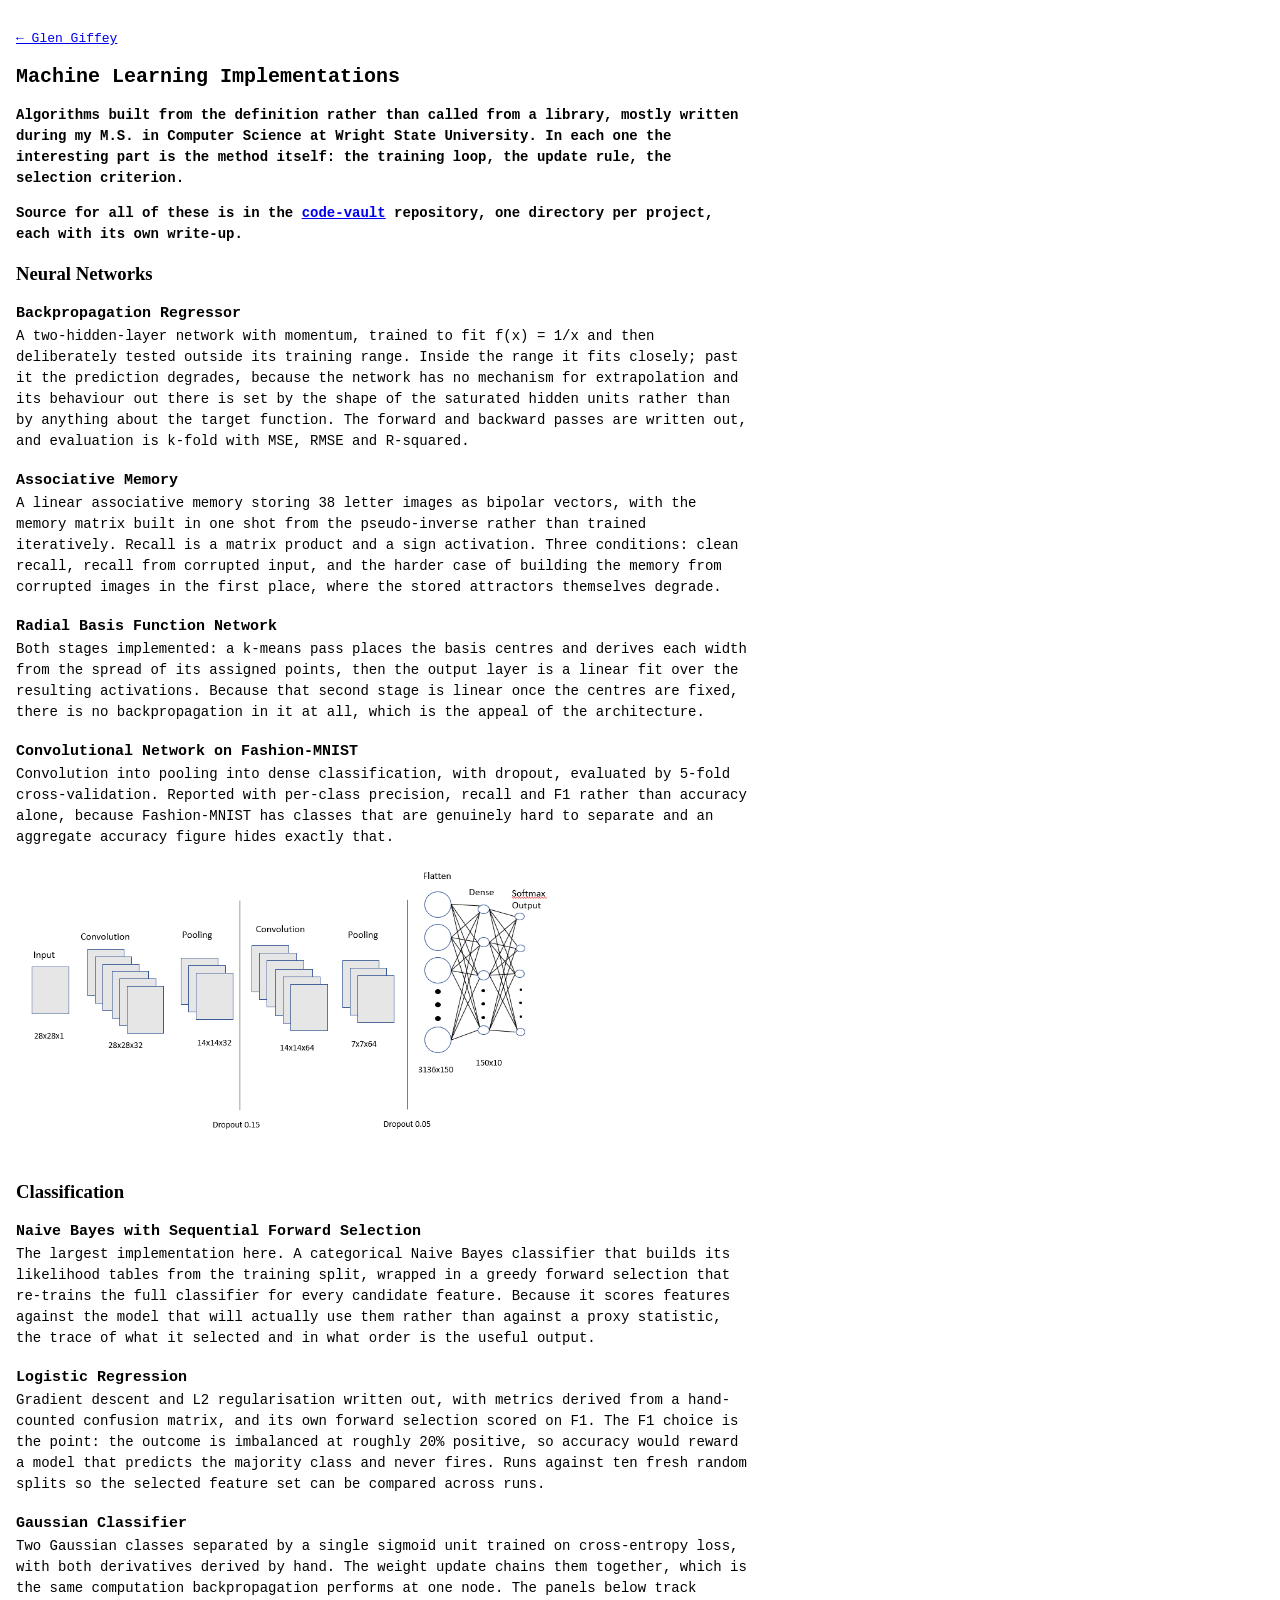
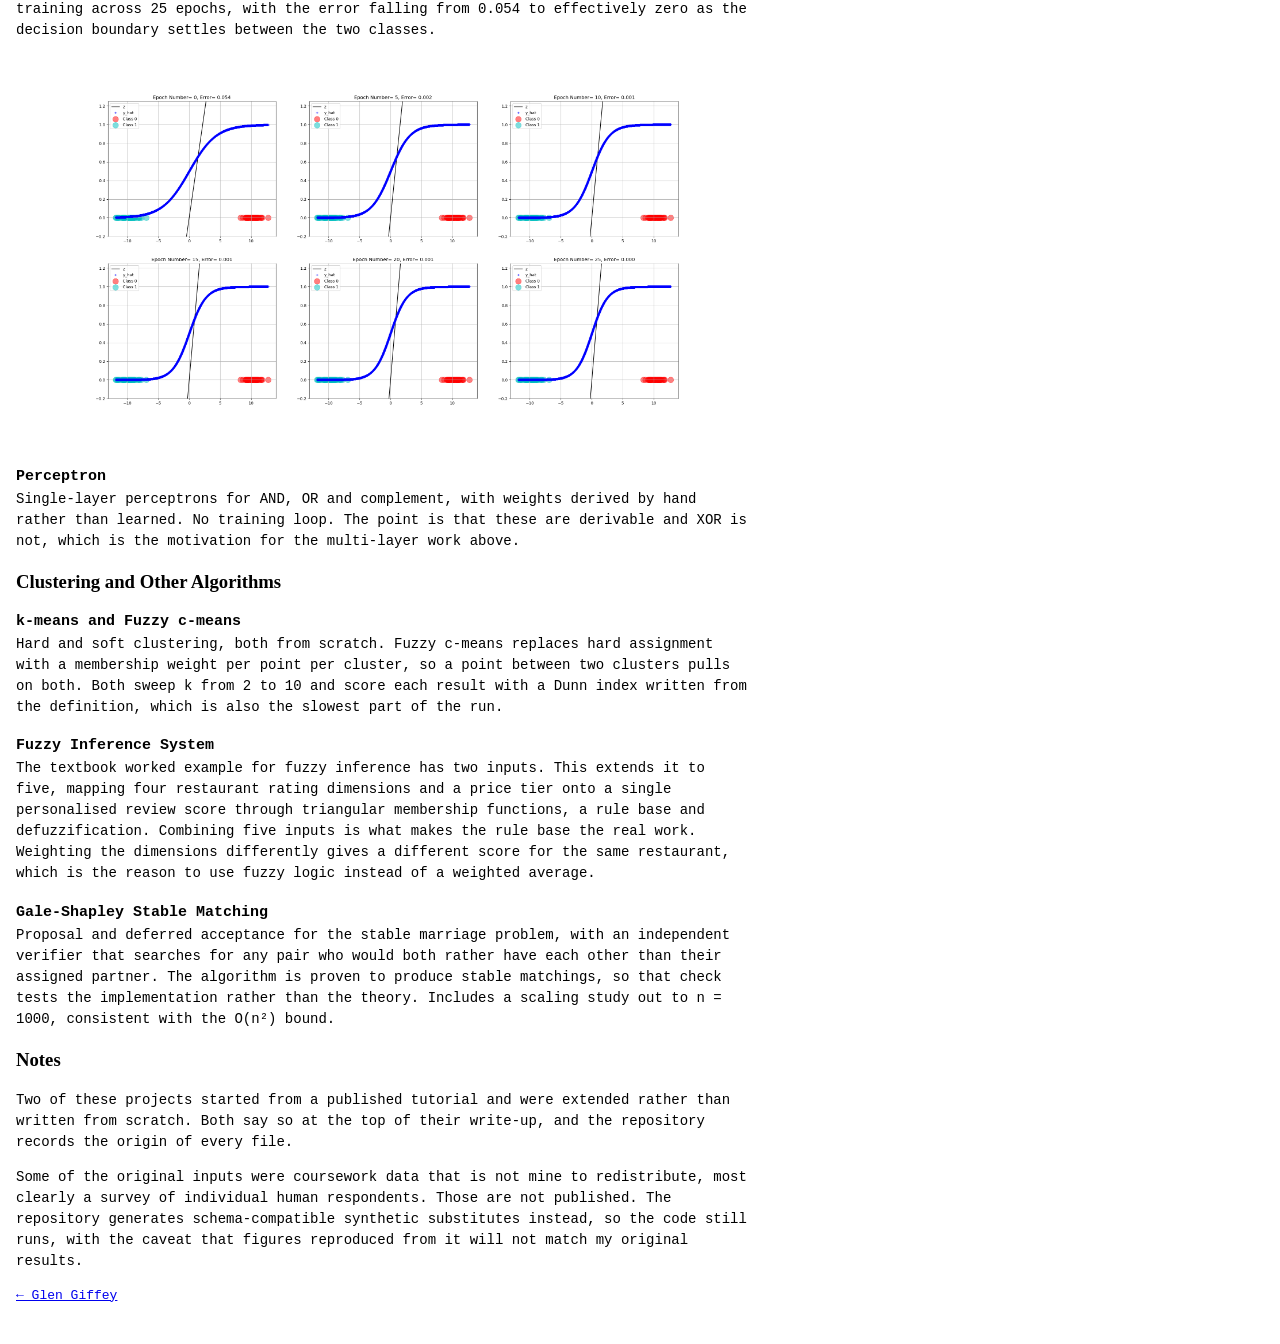
==== projects.html @ 39d3d4a4 "Add a page for the machine learning implementations Eleven algorithms written from scratch during th" ====
<!DOCTYPE html>
<html lang="en">
  <head>
    <meta charset="UTF-8">
    <meta name="viewport" content="width=device-width, initial-scale=1">
    <link rel="stylesheet" type="text/css" href="index.css">
    <title>Machine Learning Implementations &mdash; Glen Giffey</title>
    <link rel="icon" href="data:,">
  </head>

<body>
  <div class="layout">
    <div class="content projects">
      <p class="backlink"><a href="index.html">&larr; Glen Giffey</a></p>

      <h2>Machine Learning Implementations</h2>

      <p class="intro">Algorithms built from the definition rather than called
      from a library, mostly written during my M.S. in Computer Science at
      Wright State University. In each one the interesting part is the method
      itself: the training loop, the update rule, the selection criterion.</p>

      <p class="intro">Source for all of these is in the
      <a href="https://github.com/glengiffey/code-vault">code-vault</a>
      repository, one directory per project, each with its own write-up.</p>

      <h3>Neural Networks</h3>

      <h4>Backpropagation Regressor</h4>
      <p>A two-hidden-layer network with momentum, trained to fit
      <code>f(x) = 1/x</code> and then deliberately tested outside its training
      range. Inside the range it fits closely; past it the prediction degrades,
      because the network has no mechanism for extrapolation and its behaviour
      out there is set by the shape of the saturated hidden units rather than by
      anything about the target function. The forward and backward passes are
      written out, and evaluation is k-fold with MSE, RMSE and R-squared.</p>

      <h4>Associative Memory</h4>
      <p>A linear associative memory storing 38 letter images as bipolar
      vectors, with the memory matrix built in one shot from the pseudo-inverse
      rather than trained iteratively. Recall is a matrix product and a sign
      activation. Three conditions: clean recall, recall from corrupted input,
      and the harder case of building the memory from corrupted images in the
      first place, where the stored attractors themselves degrade.</p>

      <h4>Radial Basis Function Network</h4>
      <p>Both stages implemented: a k-means pass places the basis centres and
      derives each width from the spread of its assigned points, then the output
      layer is a linear fit over the resulting activations. Because that second
      stage is linear once the centres are fixed, there is no backpropagation in
      it at all, which is the appeal of the architecture.</p>

      <h4>Convolutional Network on Fashion-MNIST</h4>
      <p>Convolution into pooling into dense classification, with dropout,
      evaluated by 5-fold cross-validation. Reported with per-class precision,
      recall and F1 rather than accuracy alone, because Fashion-MNIST has
      classes that are genuinely hard to separate and an aggregate accuracy
      figure hides exactly that.</p>
      <p><a href="image/cnn-network-diagram.png"><img class="figure"
      src="image/cnn-network-diagram.png"
      alt="Network architecture: a 28x28x1 input through convolution to 28x28x32, pooling to 14x14x32, dropout 0.15, a second convolution to 14x14x64, pooling to 7x7x64, dropout 0.05, then flatten 3136x150 into a 150x10 dense layer and a softmax output"></a></p>

      <h3>Classification</h3>

      <h4>Naive Bayes with Sequential Forward Selection</h4>
      <p>The largest implementation here. A categorical Naive Bayes classifier
      that builds its likelihood tables from the training split, wrapped in a
      greedy forward selection that re-trains the full classifier for every
      candidate feature. Because it scores features against the model that will
      actually use them rather than against a proxy statistic, the trace of what
      it selected and in what order is the useful output.</p>

      <h4>Logistic Regression</h4>
      <p>Gradient descent and L2 regularisation written out, with metrics
      derived from a hand-counted confusion matrix, and its own forward
      selection scored on F1. The F1 choice is the point: the outcome is
      imbalanced at roughly 20% positive, so accuracy would reward a model that
      predicts the majority class and never fires. Runs against ten fresh random
      splits so the selected feature set can be compared across runs.</p>

      <h4>Gaussian Classifier</h4>
      <p>Two Gaussian classes separated by a single sigmoid unit trained on
      cross-entropy loss, with both derivatives derived by hand. The weight
      update chains them together, which is the same computation
      backpropagation performs at one node. The panels below track training
      across 25 epochs, with the error falling from 0.054 to effectively zero as
      the decision boundary settles between the two classes.</p>
      <p><a href="image/gaussian-classifier-training.png"><img class="figure wide"
      src="image/gaussian-classifier-training.png"
      alt="Six panels showing training at epochs 0, 5, 10, 15, 20 and 25. The two classes sit near x = -10 and x = +10, the fitted sigmoid transitions between them, and the reported error falls from 0.054 to 0.000"></a></p>

      <h4>Perceptron</h4>
      <p>Single-layer perceptrons for AND, OR and complement, with weights
      derived by hand rather than learned. No training loop. The point is that
      these are derivable and XOR is not, which is the motivation for the
      multi-layer work above.</p>

      <h3>Clustering and Other Algorithms</h3>

      <h4>k-means and Fuzzy c-means</h4>
      <p>Hard and soft clustering, both from scratch. Fuzzy c-means replaces
      hard assignment with a membership weight per point per cluster, so a point
      between two clusters pulls on both. Both sweep k from 2 to 10 and score
      each result with a Dunn index written from the definition, which is also
      the slowest part of the run.</p>

      <h4>Fuzzy Inference System</h4>
      <p>The textbook worked example for fuzzy inference has two inputs. This
      extends it to five, mapping four restaurant rating dimensions and a price
      tier onto a single personalised review score through triangular membership
      functions, a rule base and defuzzification. Combining five inputs is what
      makes the rule base the real work. Weighting the dimensions differently
      gives a different score for the same restaurant, which is the reason to
      use fuzzy logic instead of a weighted average.</p>

      <h4>Gale-Shapley Stable Matching</h4>
      <p>Proposal and deferred acceptance for the stable marriage problem, with
      an independent verifier that searches for any pair who would both rather
      have each other than their assigned partner. The algorithm is proven to
      produce stable matchings, so that check tests the implementation rather
      than the theory. Includes a scaling study out to n = 1000, consistent with
      the O(n&sup2;) bound.</p>

      <h3>Notes</h3>
      <p>Two of these projects started from a published tutorial and were
      extended rather than written from scratch. Both say so at the top of their
      write-up, and the repository records the origin of every file.</p>

      <p>Some of the original inputs were coursework data that is not mine to
      redistribute, most clearly a survey of individual human respondents. Those
      are not published. The repository generates schema-compatible synthetic
      substitutes instead, so the code still runs, with the caveat that figures
      reproduced from it will not match my original results.</p>

      <p class="backlink"><a href="index.html">&larr; Glen Giffey</a></p>
    </div>
  </div>
</body>
</html>
---- index.css ----
body {
  margin: 1rem;
}

/* Stacked by default. The photo caps at 400px but scales down rather than
   pushing the page wider than the viewport. */
.profile img {
  width     : 100%;
  max-width : 400px;
  height    : auto;
}
/* Cap the measure so the prose stays readable on a wide monitor. Wide enough
   that the <pre> blocks below, the widest of which is about 564px, still fit
   without scrolling. */
.content {
  max-width: 46rem;
}

/* Two columns only once the text column still clears the widest <pre>, which
   measures about 564px, beside the 400px photo and the 2rem gap. Letting
   flex-wrap pick the breakpoint instead gave the photo its full width first
   and collapsed the text to 336px between 800 and 1039px, clipping content at
   widths where a single column had rendered it in full. */
@media (min-width: 1100px) {
  .layout {
    display    : flex;
    gap        : 2rem;
    align-items: flex-start;
  }
  .profile {
    flex: 0 0 400px;
  }
  /* min-width:0 lets the <pre> blocks shrink inside the flex item instead of
     forcing the whole page wider than the viewport. */
  .content {
    flex     : 1 1 auto;
    min-width: 0;
  }
}

h2 {
	font-family : monospace;
	font-weight : bold;
	font-size   : 20px;
}
p.intro {
	font-family : monospace;
	font-weight : bold;
	font-size   : 14px;
}
/* These keep their column alignment, so scroll them rather than wrap them.
   A shadow marks whichever edge still has content behind it, and clears once
   you reach that end. The platform scrollbar cannot do this job: it is an
   overlay that paints nothing until you are already scrolling, so clipped
   content reads as missing content. The gradients pinned "local" scroll with
   the text and uncover the "scroll" shadows underneath only when there is
   something to reach. */
pre {
  overflow-x: auto;
  background:
    linear-gradient(to right, #fff 30%, rgba(255, 255, 255, 0)) left   / 40px 100% no-repeat local,
    linear-gradient(to left,  #fff 30%, rgba(255, 255, 255, 0)) right  / 40px 100% no-repeat local,
    radial-gradient(farthest-side at   0 50%, rgba(0, 0, 0, .25), rgba(0, 0, 0, 0)) left  / 14px 100% no-repeat scroll,
    radial-gradient(farthest-side at 100% 50%, rgba(0, 0, 0, .25), rgba(0, 0, 0, 0)) right / 14px 100% no-repeat scroll;
}

/* projects.html carries far longer prose than the landing page, so the bold
   p.intro treatment would be heavy spread across a whole page. Same monospace
   family, normal weight, more line height. font-weight is deliberately absent
   here so the two p.intro leads on that page keep their bold. */
.projects p {
  font-family: monospace;
  font-size  : 14px;
  line-height: 1.5;
}
.projects h4 {
  font-family  : monospace;
  font-size    : 15px;
  margin-bottom: 0.25rem;
}
/* The description belongs to the heading above it, so close that gap. */
.projects h4 + p {
  margin-top: 0;
}
.projects .backlink {
  font-size: 13px;
}
/* Figures scale down rather than pushing the page wider than the viewport.
   Both link through to the full-resolution file, which is where the detail
   actually is. .wide marks a figure that is illegible at the narrower cap. */
.projects img.figure {
  width    : 100%;
  height   : auto;
  max-width: 560px;
}
.projects img.figure.wide {
  max-width: 100%;
}
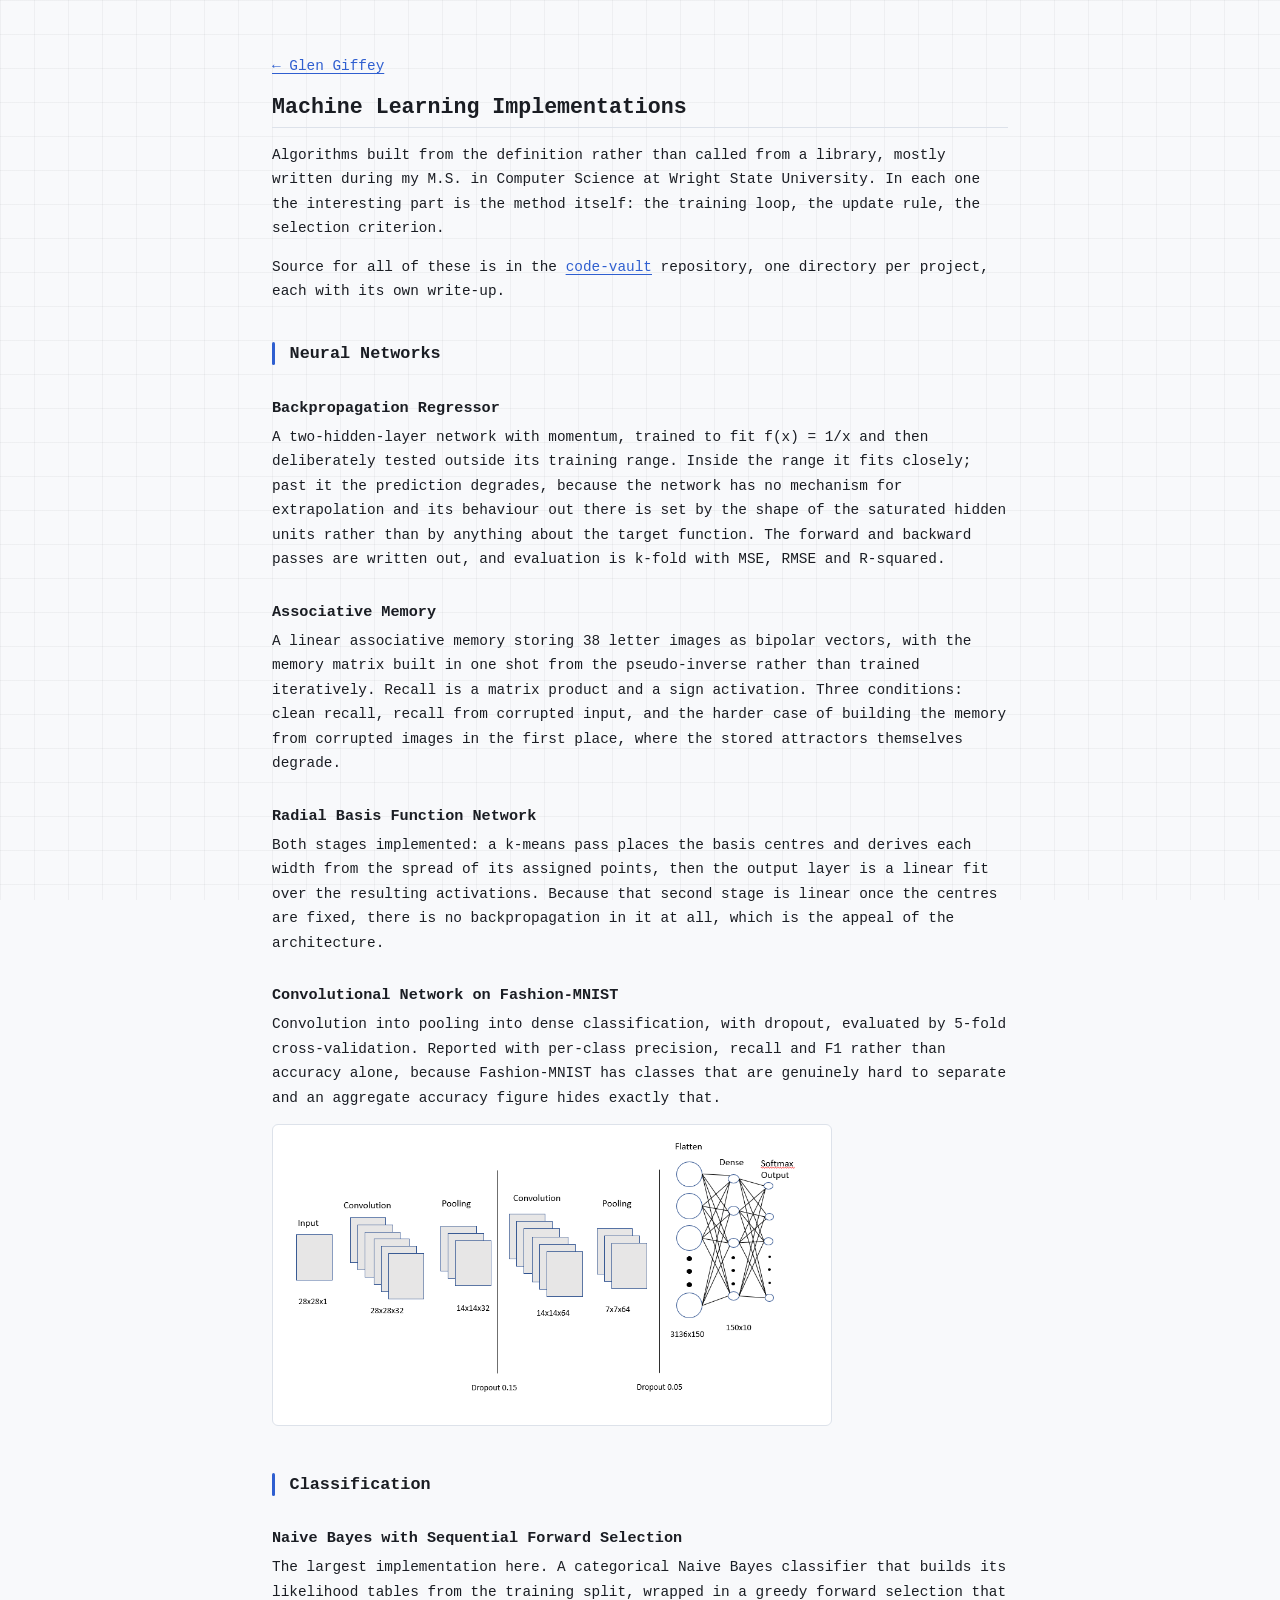
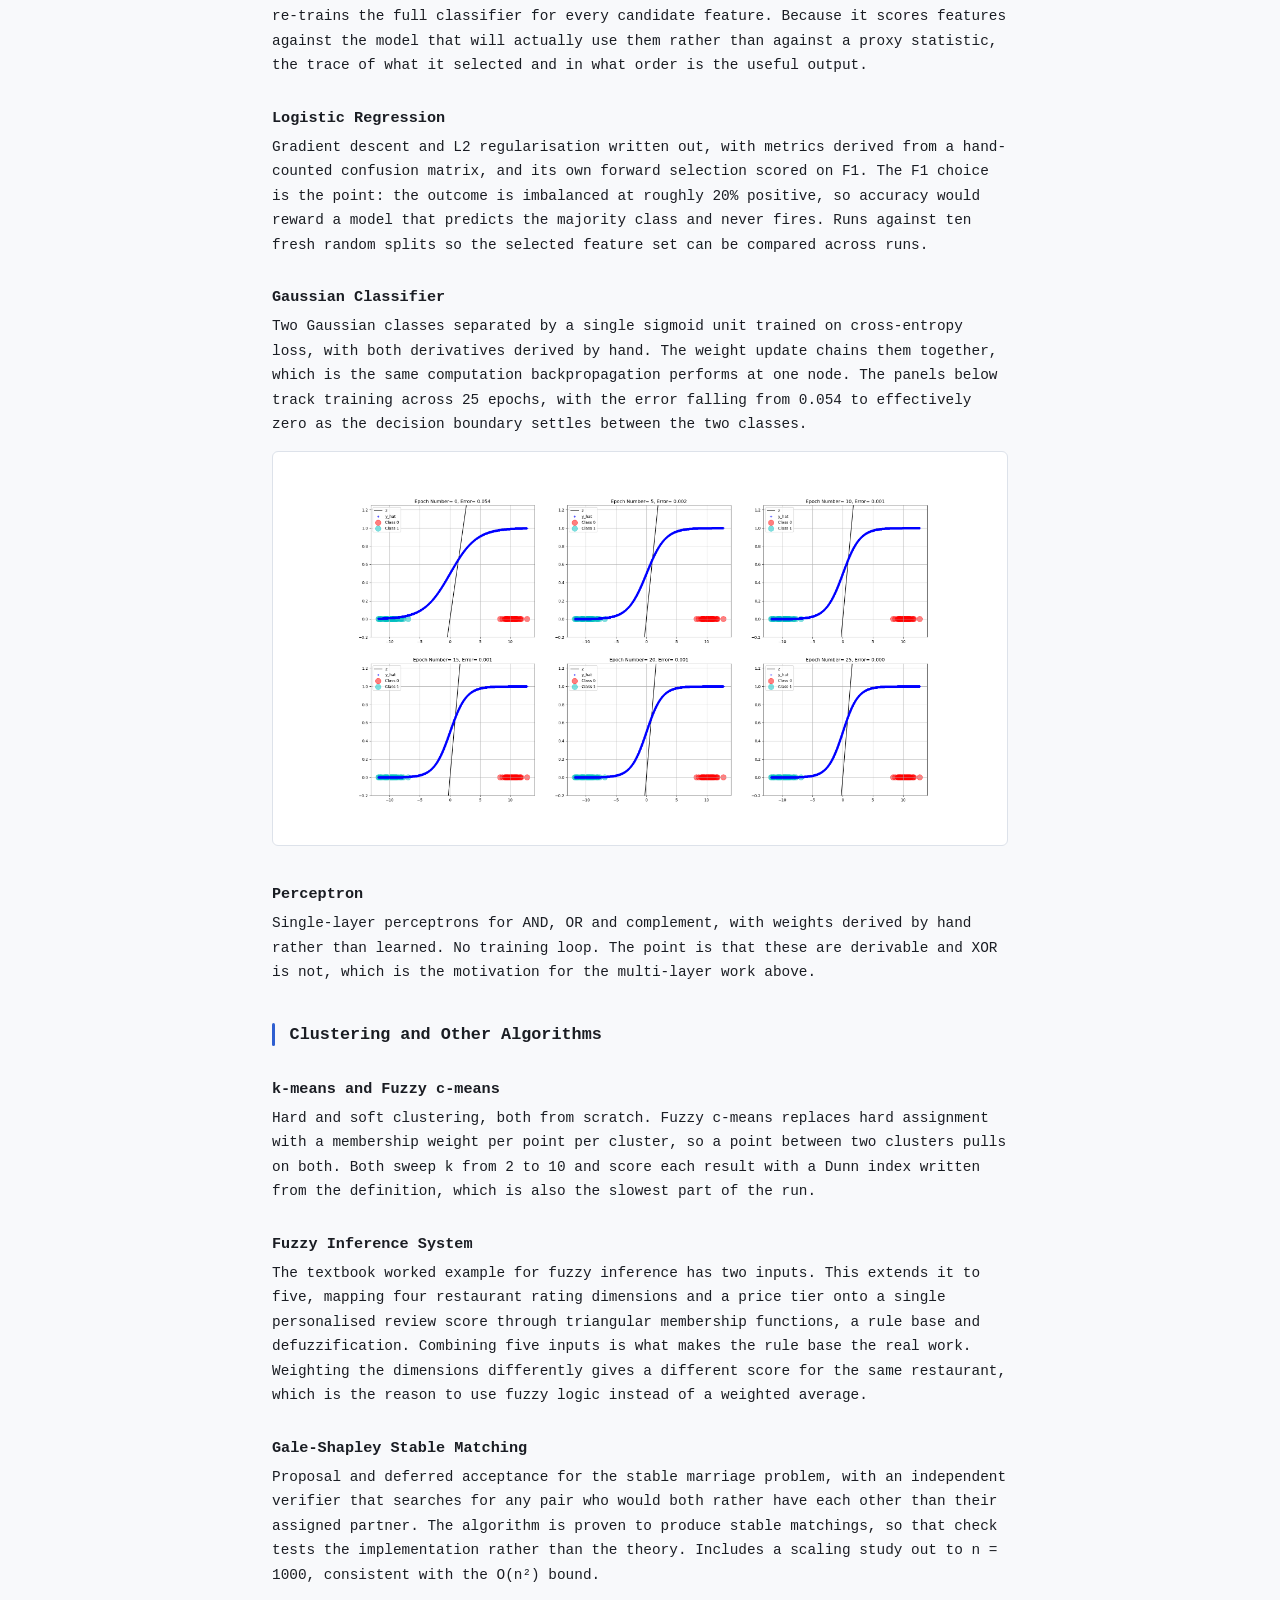
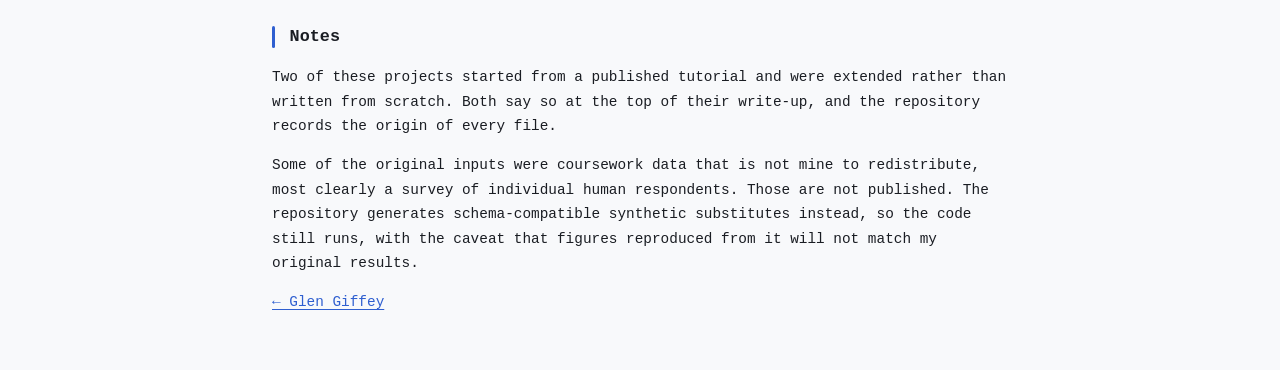
==== commit 510c81d6: "Add link previews and a favicon, and fix the heading outlines This link lives on a LinkedIn profile," ====
--- a/projects.html
+++ b/projects.html
@@ -5,7 +5,18 @@
     <meta name="viewport" content="width=device-width, initial-scale=1">
     <link rel="stylesheet" type="text/css" href="index.css">
     <title>Machine Learning Implementations &mdash; Glen Giffey</title>
-    <link rel="icon" href="data:,">
+    <meta name="description" content="Eleven machine learning algorithms implemented from scratch during an M.S. in Computer Science: backpropagation, associative memory, RBF and convolutional networks, naive Bayes with feature selection, fuzzy inference and Gale-Shapley matching.">
+    <meta property="og:type" content="website">
+    <meta property="og:site_name" content="Glen Giffey">
+    <meta property="og:url" content="https://glengiffey.github.io/projects.html">
+    <meta property="og:title" content="Machine Learning Implementations &mdash; Glen Giffey">
+    <meta property="og:description" content="Eleven machine learning algorithms implemented from scratch during an M.S. in Computer Science: backpropagation, associative memory, RBF and convolutional networks, naive Bayes with feature selection, fuzzy inference and Gale-Shapley matching.">
+    <meta property="og:image" content="https://glengiffey.github.io/image/og.png">
+    <meta property="og:image:width" content="1200">
+    <meta property="og:image:height" content="630">
+    <meta property="og:image:alt" content="Glen Giffey, Staff Software Engineer at IonQ">
+    <meta name="twitter:card" content="summary_large_image">
+    <link rel="icon" href="favicon.svg" type="image/svg+xml">
   </head>
 
 <body>
@@ -13,7 +24,7 @@
     <div class="content projects">
       <p class="backlink"><a href="index.html">&larr; Glen Giffey</a></p>
 
-      <h2>Machine Learning Implementations</h2>
+      <h1>Machine Learning Implementations</h1>
 
       <p class="intro">Algorithms built from the definition rather than called
       from a library, mostly written during my M.S. in Computer Science at
@@ -24,9 +35,9 @@
       <a href="https://github.com/glengiffey/code-vault">code-vault</a>
       repository, one directory per project, each with its own write-up.</p>
 
-      <h3>Neural Networks</h3>
+      <h2>Neural Networks</h2>
 
-      <h4>Backpropagation Regressor</h4>
+      <h3>Backpropagation Regressor</h3>
       <p>A two-hidden-layer network with momentum, trained to fit
       <code>f(x) = 1/x</code> and then deliberately tested outside its training
       range. Inside the range it fits closely; past it the prediction degrades,
@@ -35,7 +46,7 @@
       anything about the target function. The forward and backward passes are
       written out, and evaluation is k-fold with MSE, RMSE and R-squared.</p>
 
-      <h4>Associative Memory</h4>
+      <h3>Associative Memory</h3>
       <p>A linear associative memory storing 38 letter images as bipolar
       vectors, with the memory matrix built in one shot from the pseudo-inverse
       rather than trained iteratively. Recall is a matrix product and a sign
@@ -43,14 +54,14 @@
       and the harder case of building the memory from corrupted images in the
       first place, where the stored attractors themselves degrade.</p>
 
-      <h4>Radial Basis Function Network</h4>
+      <h3>Radial Basis Function Network</h3>
       <p>Both stages implemented: a k-means pass places the basis centres and
       derives each width from the spread of its assigned points, then the output
       layer is a linear fit over the resulting activations. Because that second
       stage is linear once the centres are fixed, there is no backpropagation in
       it at all, which is the appeal of the architecture.</p>
 
-      <h4>Convolutional Network on Fashion-MNIST</h4>
+      <h3>Convolutional Network on Fashion-MNIST</h3>
       <p>Convolution into pooling into dense classification, with dropout,
       evaluated by 5-fold cross-validation. Reported with per-class precision,
       recall and F1 rather than accuracy alone, because Fashion-MNIST has
@@ -60,9 +71,9 @@
       src="image/cnn-network-diagram.png"
       alt="Network architecture: a 28x28x1 input through convolution to 28x28x32, pooling to 14x14x32, dropout 0.15, a second convolution to 14x14x64, pooling to 7x7x64, dropout 0.05, then flatten 3136x150 into a 150x10 dense layer and a softmax output"></a></p>
 
-      <h3>Classification</h3>
+      <h2>Classification</h2>
 
-      <h4>Naive Bayes with Sequential Forward Selection</h4>
+      <h3>Naive Bayes with Sequential Forward Selection</h3>
       <p>The largest implementation here. A categorical Naive Bayes classifier
       that builds its likelihood tables from the training split, wrapped in a
       greedy forward selection that re-trains the full classifier for every
@@ -70,7 +81,7 @@
       actually use them rather than against a proxy statistic, the trace of what
       it selected and in what order is the useful output.</p>
 
-      <h4>Logistic Regression</h4>
+      <h3>Logistic Regression</h3>
       <p>Gradient descent and L2 regularisation written out, with metrics
       derived from a hand-counted confusion matrix, and its own forward
       selection scored on F1. The F1 choice is the point: the outcome is
@@ -78,7 +89,7 @@
       predicts the majority class and never fires. Runs against ten fresh random
       splits so the selected feature set can be compared across runs.</p>
 
-      <h4>Gaussian Classifier</h4>
+      <h3>Gaussian Classifier</h3>
       <p>Two Gaussian classes separated by a single sigmoid unit trained on
       cross-entropy loss, with both derivatives derived by hand. The weight
       update chains them together, which is the same computation
@@ -89,22 +100,22 @@
       src="image/gaussian-classifier-training.png"
       alt="Six panels showing training at epochs 0, 5, 10, 15, 20 and 25. The two classes sit near x = -10 and x = +10, the fitted sigmoid transitions between them, and the reported error falls from 0.054 to 0.000"></a></p>
 
-      <h4>Perceptron</h4>
+      <h3>Perceptron</h3>
       <p>Single-layer perceptrons for AND, OR and complement, with weights
       derived by hand rather than learned. No training loop. The point is that
       these are derivable and XOR is not, which is the motivation for the
       multi-layer work above.</p>
 
-      <h3>Clustering and Other Algorithms</h3>
+      <h2>Clustering and Other Algorithms</h2>
 
-      <h4>k-means and Fuzzy c-means</h4>
+      <h3>k-means and Fuzzy c-means</h3>
       <p>Hard and soft clustering, both from scratch. Fuzzy c-means replaces
       hard assignment with a membership weight per point per cluster, so a point
       between two clusters pulls on both. Both sweep k from 2 to 10 and score
       each result with a Dunn index written from the definition, which is also
       the slowest part of the run.</p>
 
-      <h4>Fuzzy Inference System</h4>
+      <h3>Fuzzy Inference System</h3>
       <p>The textbook worked example for fuzzy inference has two inputs. This
       extends it to five, mapping four restaurant rating dimensions and a price
       tier onto a single personalised review score through triangular membership
@@ -113,7 +124,7 @@
       gives a different score for the same restaurant, which is the reason to
       use fuzzy logic instead of a weighted average.</p>
 
-      <h4>Gale-Shapley Stable Matching</h4>
+      <h3>Gale-Shapley Stable Matching</h3>
       <p>Proposal and deferred acceptance for the stable marriage problem, with
       an independent verifier that searches for any pair who would both rather
       have each other than their assigned partner. The algorithm is proven to
@@ -121,7 +132,7 @@
       than the theory. Includes a scaling study out to n = 1000, consistent with
       the O(n&sup2;) bound.</p>
 
-      <h3>Notes</h3>
+      <h2>Notes</h2>
       <p>Two of these projects started from a published tutorial and were
       extended rather than written from scratch. Both say so at the top of their
       write-up, and the repository records the origin of every file.</p>
--- a/index.css
+++ b/index.css
@@ -1,36 +1,110 @@
+/* Tokens. Every colour on the site resolves through one of these, so the dark
+   block below only has to redeclare values, never rules. Off-white and
+   near-black rather than #fff and #000: at full-page scale the pure values are
+   harsh, and the near-black keeps a little blue in it to sit with the photo. */
+:root {
+  color-scheme: light dark;
+
+  --bg          : #f8f9fb;
+  --surface     : #eef1f6;
+  /* Same colour at zero alpha. The fade gradients below interpolate to this
+     rather than to `transparent`, which some engines resolve as transparent
+     black and fringe grey. The original stylesheet took the same care. */
+  --surface-fade: rgba(238, 241, 246, 0);
+  --fg          : #1a1d23;
+  --muted       : #5b6472;
+  --accent      : #2f5fd0;
+  --accent-soft : rgba(47, 95, 208, .09);
+  /* IonQ's own brand orange, taken from the SVG fill on ionq.com. It reaches
+     3.12:1 on this background, short of the 4.5:1 that normal-size text
+     needs but clear of the 3:1 that large text needs, so .org below is set
+     at a size that qualifies. Same value in both themes. */
+  --ionq        : #ff5000;
+  --border      : #dde2ea;
+  --shadow      : rgba(0, 0, 0, .22);
+  /* Graph-paper rule. Low enough to read as texture rather than as content:
+     it should be findable if you look for it and invisible if you do not. */
+  --grid        : rgba(26, 29, 35, .045);
+
+  /* Bare `monospace` resolves to Courier on some systems and Consolas or
+     DejaVu on others, with metrics different enough to break the column
+     measurements the comments below depend on. Pin the stack. */
+  --mono: ui-monospace, SFMono-Regular, "SF Mono", Menlo, Consolas,
+          "Liberation Mono", monospace;
+}
+
+@media (prefers-color-scheme: dark) {
+  :root {
+    --bg          : #101317;
+    --surface     : #191d24;
+    --surface-fade: rgba(25, 29, 36, 0);
+    --fg          : #e4e7ec;
+    --muted       : #939cab;
+    --accent      : #7aa2f7;
+    --accent-soft : rgba(122, 162, 247, .12);
+    --border      : #272d37;
+    /* Carries more alpha than the light theme: a shadow this dark reads as a
+       shallower step against a dark surface, so it needs the extra weight to
+       stay perceptible. */
+    --shadow      : rgba(0, 0, 0, .55);
+    --grid        : rgba(228, 231, 236, .04);
+  }
+}
+
 body {
-  margin: 1rem;
-}
-
-/* Stacked by default. The photo caps at 400px but scales down rather than
-   pushing the page wider than the viewport. */
+  margin     : 0;
+  padding    : 2.5rem 1.25rem;
+  color      : var(--fg);
+  font-family: var(--mono);
+  font-size  : 0.9375rem;
+  line-height: 1.65;
+  background-color: var(--bg);
+  /* Fixed so the grid stays put while the page scrolls, which reads as paper
+     behind the content rather than as a pattern glued to it. */
+  background-image:
+    linear-gradient(var(--grid) 1px, transparent 1px),
+    linear-gradient(90deg, var(--grid) 1px, transparent 1px);
+  background-size    : 34px 34px;
+  background-attachment: fixed;
+}
+
+/* Cap and centre the whole thing: 400px photo + 2rem gap + the 46rem text
+   column is 73rem, so past that the layout would drift left of centre on a
+   wide monitor rather than growing. */
+.layout {
+  max-width: 73rem;
+  margin   : 0 auto;
+}
+
 .profile img {
-  width     : 100%;
-  max-width : 400px;
-  height    : auto;
-}
-/* Cap the measure so the prose stays readable on a wide monitor. Wide enough
-   that the <pre> blocks below, the widest of which is about 564px, still fit
-   without scrolling. */
+  width        : 100%;
+  max-width    : 400px;
+  height       : auto;
+  border       : 1px solid var(--border);
+  border-radius: 8px;
+  display      : block;
+}
+/* Cap the measure so the prose stays readable on a wide monitor. */
 .content {
   max-width: 46rem;
 }
 
-/* Two columns only once the text column still clears the widest <pre>, which
-   measures about 564px, beside the 400px photo and the 2rem gap. Letting
-   flex-wrap pick the breakpoint instead gave the photo its full width first
-   and collapsed the text to 336px between 800 and 1039px, clipping content at
-   widths where a single column had rendered it in full. */
 @media (min-width: 1100px) {
   .layout {
     display    : flex;
     gap        : 2rem;
     align-items: flex-start;
   }
+  /* Sticky rather than static: the column is much shorter than the article
+     beside it, so left alone it leaves a screen of dead space at the bottom
+     of every scroll. Following the reader keeps the name and links reachable
+     instead. */
   .profile {
-    flex: 0 0 400px;
+    flex    : 0 0 400px;
+    position: sticky;
+    top     : 2.5rem;
   }
-  /* min-width:0 lets the <pre> blocks shrink inside the flex item instead of
+  /* min-width:0 lets wide children shrink inside the flex item instead of
      forcing the whole page wider than the viewport. */
   .content {
     flex     : 1 1 auto;
@@ -38,60 +112,269 @@
   }
 }
 
+h1 {
+  font-size    : 1.5rem;
+  line-height  : 1.2;
+  margin       : 1rem 0 0.25rem;
+}
+.role {
+  margin : 0;
+  color  : var(--muted);
+}
+.org {
+  margin     : 0.35rem 0 0;
+  font-weight: bold;
+  /* 20px bold clears WCAG's large-text threshold of 18.66px bold, which is
+     what lets this carry the brand orange unaltered at 3.12:1. */
+  font-size  : 1.25rem;
+}
+.org a {
+  color: var(--ionq);
+}
+
+/* h2 and h3 previously fell through to the browser default, which put a serif
+   heading on an otherwise monospace page. */
 h2 {
-	font-family : monospace;
-	font-weight : bold;
-	font-size   : 20px;
-}
+  font-size     : 1.35rem;
+  padding-bottom: 0.4rem;
+  border-bottom : 1px solid var(--border);
+}
+h3 {
+  font-size   : 1.05rem;
+  margin-top  : 2.25rem;
+  padding-left: 1.1rem;
+  position    : relative;
+}
+/* A bar in the accent rather than a colour change on the whole heading: it
+   marks the section start down the left edge, so the eye can find the
+   sections while scanning without the headings shouting. */
+h3::before {
+  content : "";
+  position: absolute;
+  left    : 0;
+  top     : 0.15em;
+  bottom  : 0.15em;
+  width   : 3px;
+  border-radius: 2px;
+  background   : var(--accent);
+}
+
+a {
+  color                    : var(--accent);
+  text-underline-offset    : 0.2em;
+  text-decoration-thickness: 1px;
+}
+a:hover {
+  text-decoration-thickness: 2px;
+}
+
 p.intro {
-	font-family : monospace;
-	font-weight : bold;
-	font-size   : 14px;
-}
-/* These keep their column alignment, so scroll them rather than wrap them.
-   A shadow marks whichever edge still has content behind it, and clears once
-   you reach that end. The platform scrollbar cannot do this job: it is an
-   overlay that paints nothing until you are already scrolling, so clipped
-   content reads as missing content. The gradients pinned "local" scroll with
-   the text and uncover the "scroll" shadows underneath only when there is
-   something to reach. */
+  font-size: 0.9375rem;
+}
+
+/* Skills read as a set of labels, not as ordered prose, so they get chips.
+   As a <pre> they also forced a horizontal scroll on a phone. */
+.chips {
+  list-style: none;
+  padding   : 0;
+  margin    : 0;
+  display   : flex;
+  flex-wrap : wrap;
+  gap       : 0.45rem;
+}
+.chips li {
+  font-size    : 0.8125rem;
+  padding      : 0.25rem 0.6rem;
+  border       : 1px solid var(--border);
+  border-radius: 999px;
+  background   : var(--accent-soft);
+}
+
+/* Experience and education are two columns of aligned text. As <pre> blocks
+   they held their alignment with hand-counted spaces, which meant they could
+   only hold it at one width and scrolled sideways below it. A flex row keeps
+   the alignment on a wide screen and lets the date wrap under the role on a
+   narrow one. */
+.timeline {
+  list-style: none;
+  padding   : 0;
+  margin    : 0;
+}
+.timeline li {
+  display        : flex;
+  justify-content: space-between;
+  align-items    : baseline;
+  gap            : 0.5rem 1.5rem;
+  flex-wrap      : wrap;
+  padding        : 0.5rem 0;
+  border-bottom  : 1px solid var(--border);
+}
+.timeline li:last-child {
+  border-bottom: 0;
+}
+.timeline .when {
+  color      : var(--muted);
+  font-size  : 0.85rem;
+  white-space: nowrap;
+}
+
+/* The two demos are the reason anyone scrolls this far, so they get a target
+   worth clicking rather than a bare list item. */
+.cards {
+  list-style: none;
+  padding   : 0;
+  margin    : 0;
+  display   : grid;
+  gap       : 0.6rem;
+}
+.cards a {
+  display        : block;
+  padding        : 0.7rem 0.9rem;
+  background     : var(--surface);
+  border         : 1px solid var(--border);
+  border-left    : 3px solid var(--accent);
+  border-radius  : 6px;
+  text-decoration: none;
+  color          : var(--fg);
+}
+.cards a:hover {
+  border-color: var(--accent);
+  background  : var(--accent-soft);
+}
+.cards strong {
+  color: var(--accent);
+}
+.cards span {
+  display  : block;
+  color    : var(--muted);
+  font-size: 0.85rem;
+}
+
+/* Profile links sit in the sidebar, laid out as a row of small targets. */
+.links {
+  list-style: none;
+  padding   : 0;
+  margin    : 1.25rem 0 0;
+  display   : flex;
+  flex-wrap : wrap;
+  gap       : 0.5rem;
+}
+.links a {
+  display        : inline-block;
+  padding        : 0.3rem 0.75rem;
+  border         : 1px solid var(--border);
+  border-radius  : 6px;
+  background     : var(--surface);
+  text-decoration: none;
+  font-size      : 0.85rem;
+}
+.links a:hover {
+  border-color: var(--accent);
+  background  : var(--accent-soft);
+}
+
+/* Kept for any page that still needs a real code block. These keep their
+   column alignment, so scroll them rather than wrap them. A shadow marks
+   whichever edge still has content behind it, and clears once you reach that
+   end. The platform scrollbar cannot do this job: it is an overlay that paints
+   nothing until you are already scrolling, so clipped content reads as missing
+   content. The gradients pinned "local" scroll with the text and uncover the
+   "scroll" shadows underneath only when there is something to reach.
+
+   The fades must match the block's own surface, not the page background, or
+   they paint a panel-coloured smear over the tinted block. The flat colour is
+   last in the shorthand, which is where the background shorthand takes it. */
 pre {
-  overflow-x: auto;
+  overflow-x   : auto;
+  padding      : 0.9rem 1rem;
+  border       : 1px solid var(--border);
+  border-radius: 6px;
+  font-family  : var(--mono);
+  font-size    : 0.875rem;
   background:
-    linear-gradient(to right, #fff 30%, rgba(255, 255, 255, 0)) left   / 40px 100% no-repeat local,
-    linear-gradient(to left,  #fff 30%, rgba(255, 255, 255, 0)) right  / 40px 100% no-repeat local,
-    radial-gradient(farthest-side at   0 50%, rgba(0, 0, 0, .25), rgba(0, 0, 0, 0)) left  / 14px 100% no-repeat scroll,
-    radial-gradient(farthest-side at 100% 50%, rgba(0, 0, 0, .25), rgba(0, 0, 0, 0)) right / 14px 100% no-repeat scroll;
-}
-
-/* projects.html carries far longer prose than the landing page, so the bold
-   p.intro treatment would be heavy spread across a whole page. Same monospace
-   family, normal weight, more line height. font-weight is deliberately absent
-   here so the two p.intro leads on that page keep their bold. */
+    linear-gradient(to right, var(--surface) 30%, var(--surface-fade)) left  / 40px 100% no-repeat local,
+    linear-gradient(to left,  var(--surface) 30%, var(--surface-fade)) right / 40px 100% no-repeat local,
+    radial-gradient(farthest-side at   0 50%, var(--shadow), rgba(0, 0, 0, 0)) left  / 14px 100% no-repeat scroll,
+    radial-gradient(farthest-side at 100% 50%, var(--shadow), rgba(0, 0, 0, 0)) right / 14px 100% no-repeat scroll,
+    var(--surface);
+}
+
+/* projects.html is a single column with no photo beside it, so centre the
+   measure inside the wider layout cap rather than leaving it pinned left. */
+.projects {
+  margin-inline: auto;
+}
 .projects p {
-  font-family: monospace;
-  font-size  : 14px;
-  line-height: 1.5;
-}
-.projects h4 {
-  font-family  : monospace;
-  font-size    : 15px;
+  font-size  : 0.9rem;
+  line-height: 1.7;
+}
+/* projects.html has a real page title, so it runs one level deeper than the
+   landing page: title h1, sections h2, projects h3. The visual hierarchy is
+   unchanged, only the tags moved, so each level is re-pointed at the treatment
+   it already had rather than the one its tag would inherit. */
+.projects h1 {
+  font-size     : 1.35rem;
+  padding-bottom: 0.4rem;
+  border-bottom : 1px solid var(--border);
+}
+.projects h2 {
+  font-size     : 1.05rem;
+  margin-top    : 2.25rem;
+  padding-left  : 1.1rem;
+  padding-bottom: 0;
+  border-bottom : 0;
+  position      : relative;
+}
+.projects h2::before {
+  content      : "";
+  position     : absolute;
+  left         : 0;
+  top          : 0.15em;
+  bottom       : 0.15em;
+  width        : 3px;
+  border-radius: 2px;
+  background   : var(--accent);
+}
+.projects h3 {
+  font-size    : 0.95rem;
+  margin-top   : 1.75rem;
   margin-bottom: 0.25rem;
+  padding-left : 0;
+}
+/* The section bar belongs to h2 here, so cancel the one h3 inherits. */
+.projects h3::before {
+  content: none;
 }
 /* The description belongs to the heading above it, so close that gap. */
-.projects h4 + p {
+.projects h3 + p {
   margin-top: 0;
 }
-.projects .backlink {
-  font-size: 13px;
+
+/* The teapot demo labels its control groups. They used to be h4 elements
+   wrapping the very buttons they label, which made a screen reader announce a
+   whole control group as a heading. They are labels, so they are paragraphs
+   now, styled as they always looked. */
+.control-row {
+  font-weight: bold;
+  margin     : 1.1rem 0 0.4rem;
+}
+.backlink {
+  font-size: 0.8125rem;
 }
 /* Figures scale down rather than pushing the page wider than the viewport.
    Both link through to the full-resolution file, which is where the detail
-   actually is. .wide marks a figure that is illegible at the narrower cap. */
+   actually is. .wide marks a figure that is illegible at the narrower cap.
+   The plate keeps a white-background diagram from floating unbounded on a
+   tinted page, and stops it glaring in dark mode. */
 .projects img.figure {
-  width    : 100%;
-  height   : auto;
-  max-width: 560px;
+  width        : 100%;
+  height       : auto;
+  max-width    : 560px;
+  border       : 1px solid var(--border);
+  border-radius: 6px;
+  background   : #fff;
+  padding      : 0.5rem;
+  box-sizing   : border-box;
 }
 .projects img.figure.wide {
   max-width: 100%;
